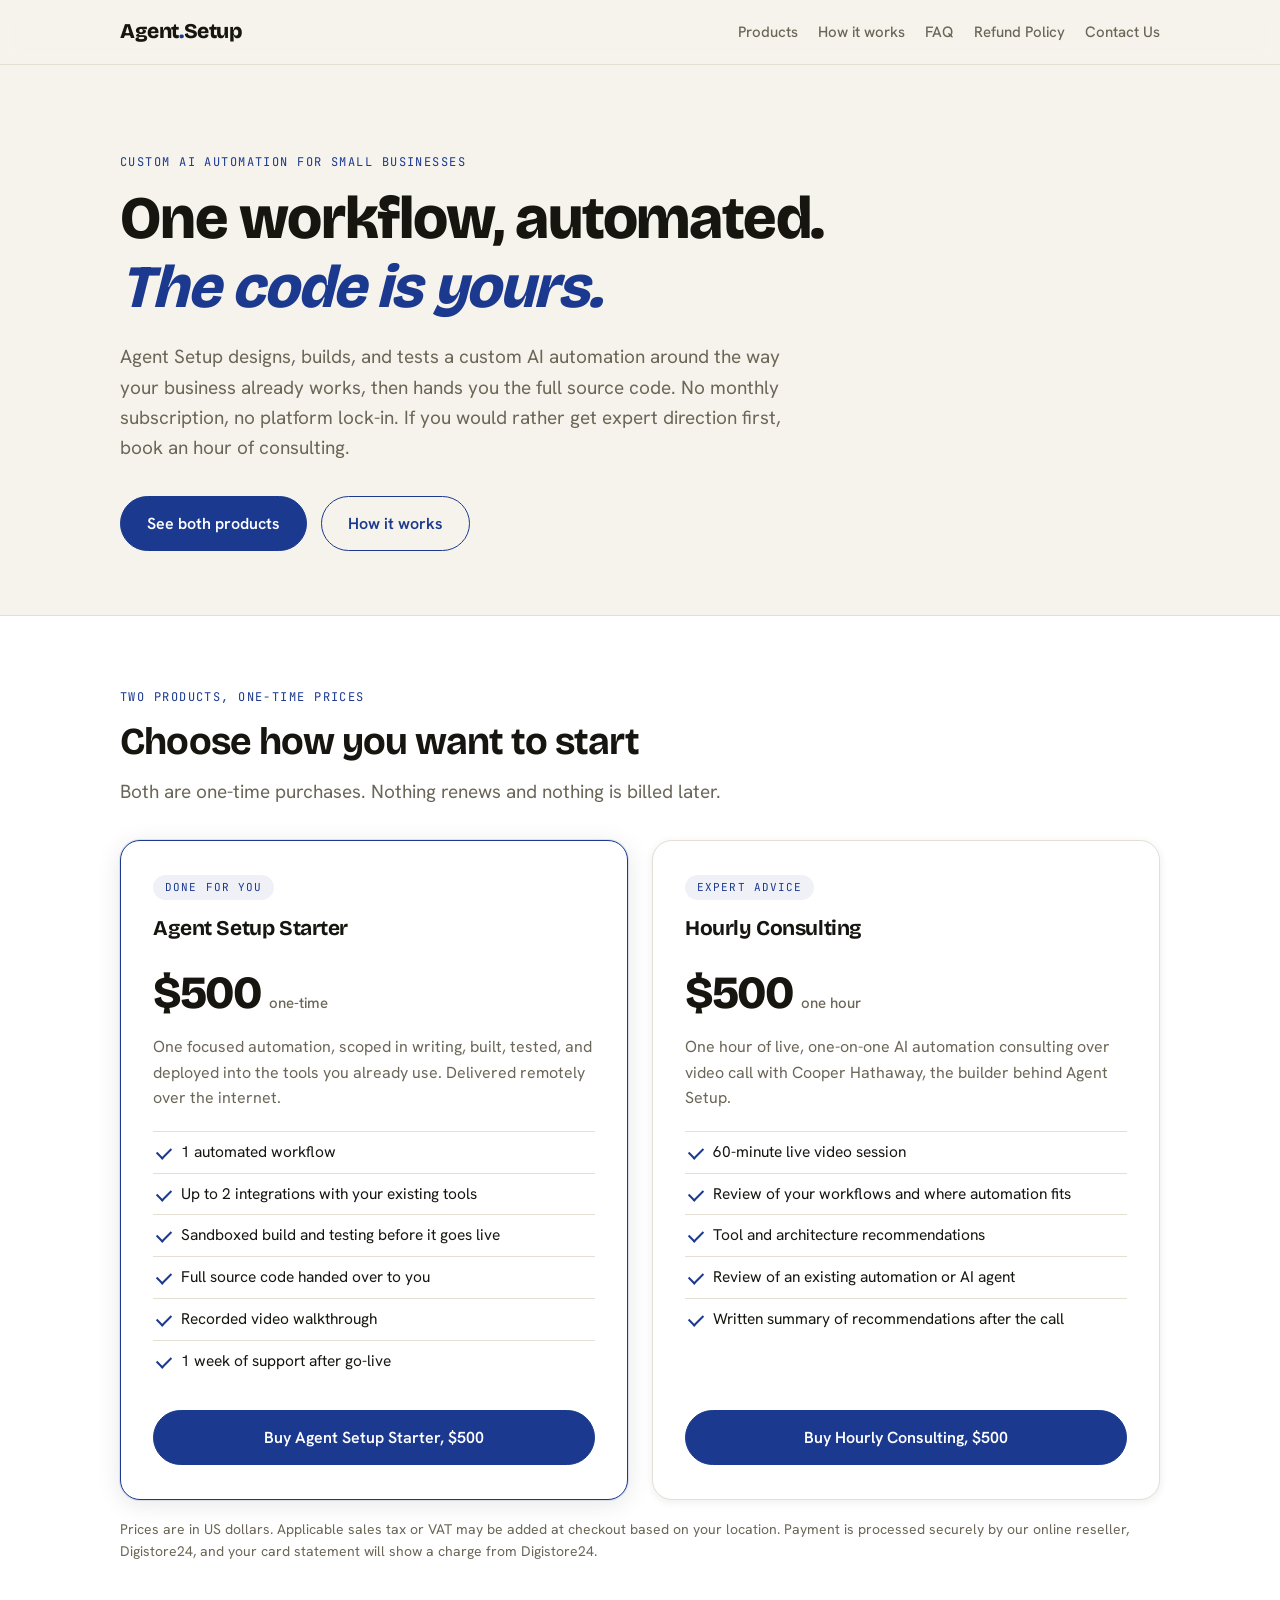
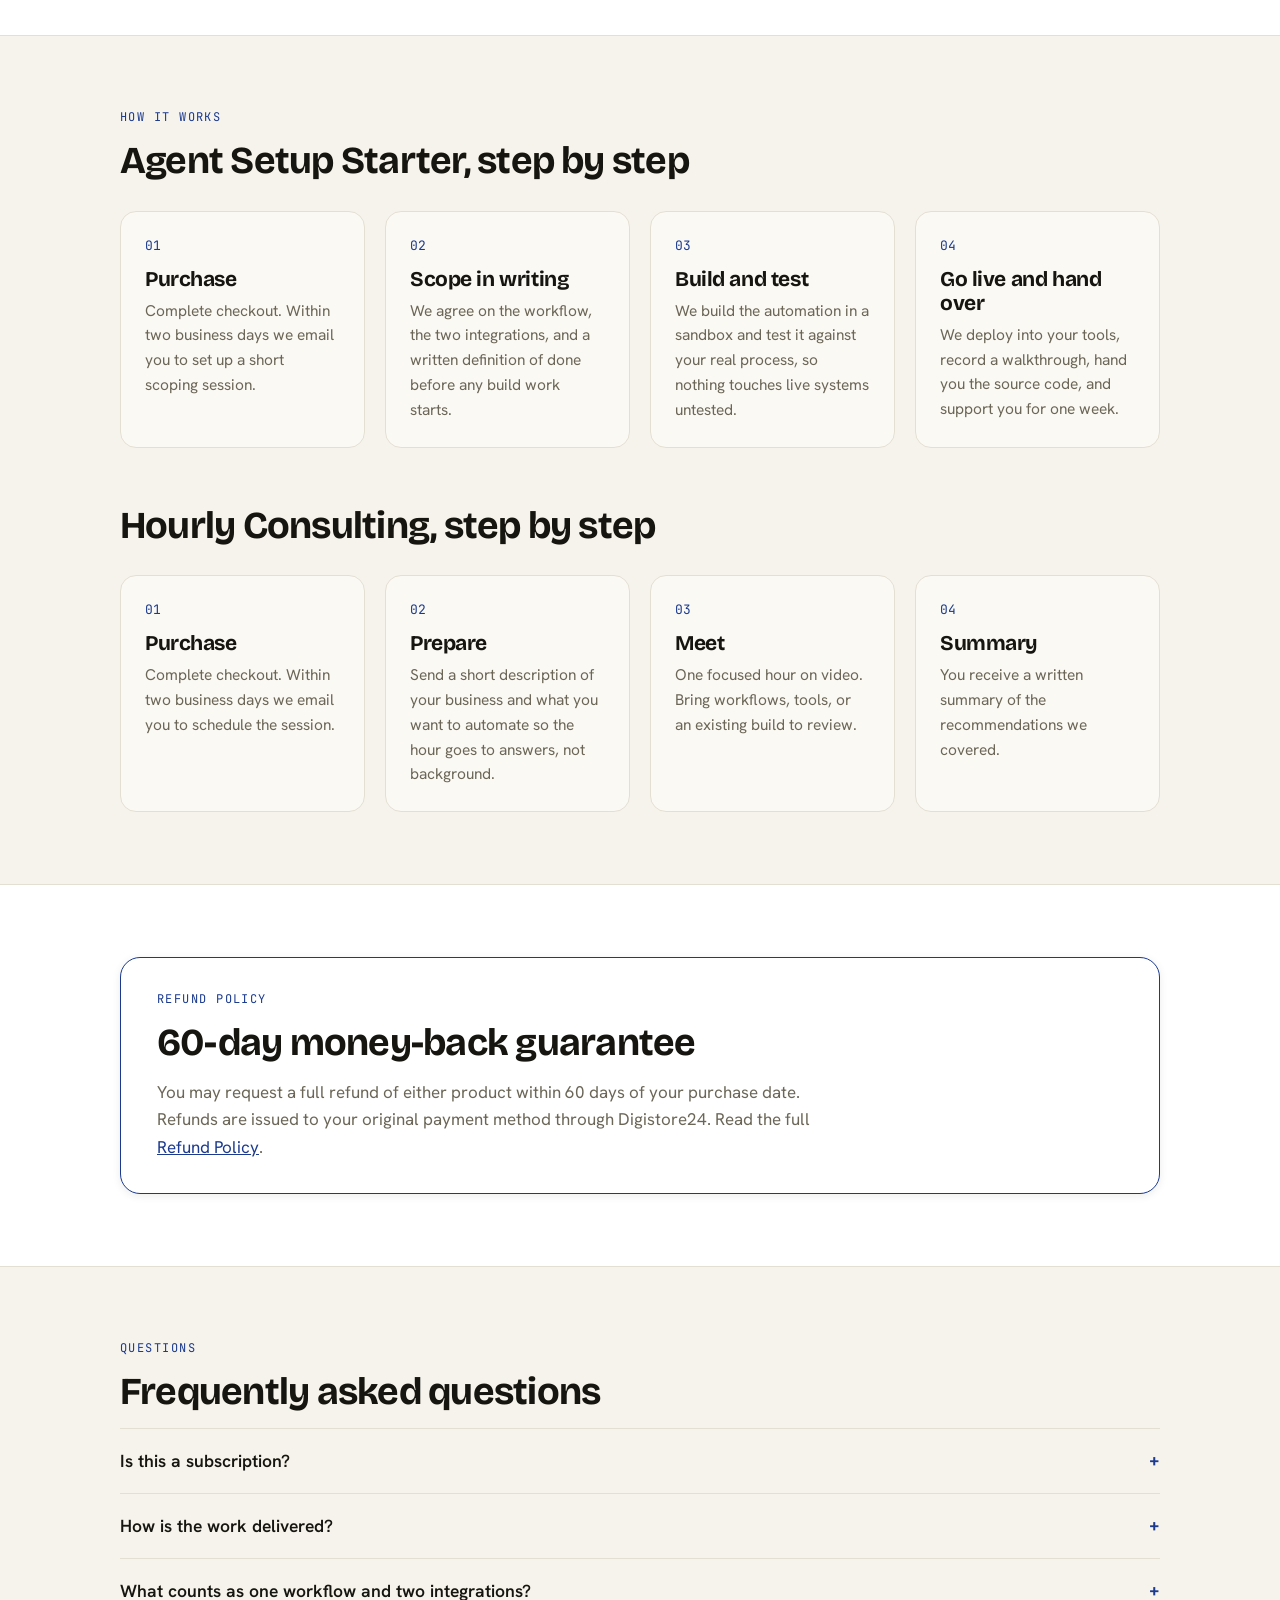
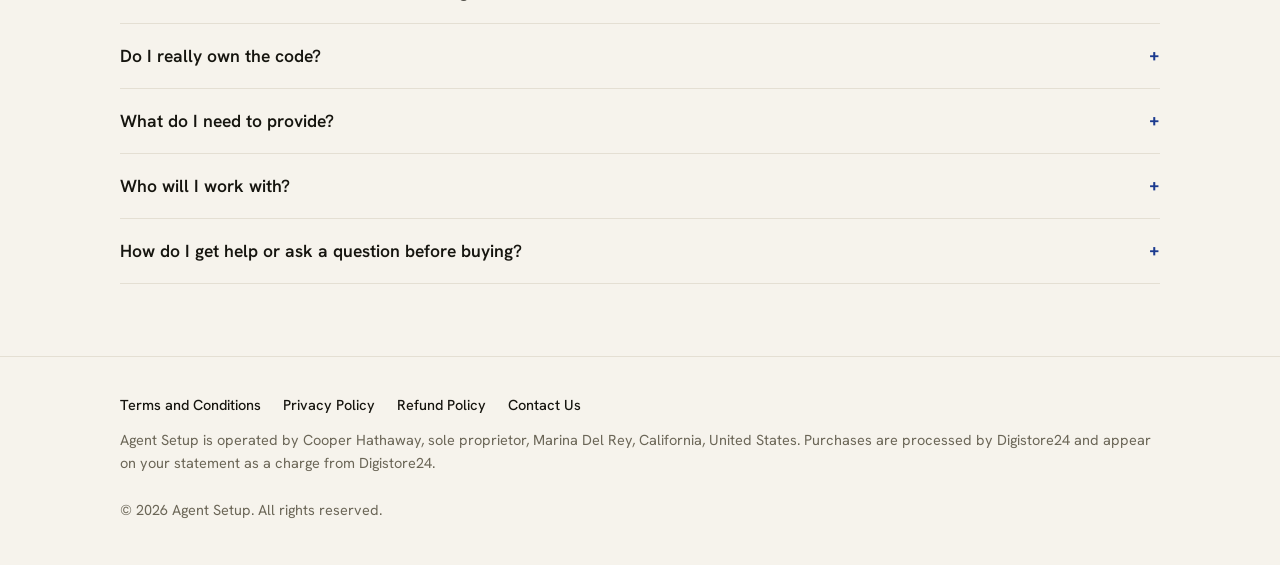
==== index.html @ b6fdbd9d "Agent Setup DS24-compliant standalone sales site Standalone site for a separate domain covering only" ====
<!DOCTYPE html>
<html lang="en">
<head>
<meta charset="utf-8" />
<meta name="viewport" content="width=device-width, initial-scale=1" />
<title>Agent Setup | Custom AI Automation You Own</title>
<meta name="description" content="Agent Setup builds one custom AI automation into your business for a one-time price, or gives you an hour of expert AI automation consulting. You keep the code." />
<link rel="preconnect" href="https://fonts.googleapis.com" />
<link rel="preconnect" href="https://fonts.gstatic.com" crossorigin />
<link href="https://fonts.googleapis.com/css2?family=Bricolage+Grotesque:opsz,wght@12..96,500;12..96,700;12..96,800&family=Hanken+Grotesk:wght@400;500;600&family=JetBrains+Mono:wght@400;500&display=swap" rel="stylesheet" />
<link rel="stylesheet" href="styles.css" />
</head>
<body>

<header class="site-header">
  <div class="wrap">
    <a class="brand" href="index.html">Agent<span>.</span>Setup</a>
    <nav class="nav" aria-label="Main">
      <a href="#products">Products</a>
      <a href="#how">How it works</a>
      <a href="#faq">FAQ</a>
      <a href="refund.html">Refund Policy</a>
      <a href="contact.html">Contact Us</a>
    </nav>
  </div>
</header>

<main>

<section class="hero">
  <div class="wrap">
    <span class="eyebrow">Custom AI automation for small businesses</span>
    <h1>One workflow, automated.<br /><em>The code is yours.</em></h1>
    <p class="lede">Agent Setup designs, builds, and tests a custom AI automation around the way your business already works, then hands you the full source code. No monthly subscription, no platform lock-in. If you would rather get expert direction first, book an hour of consulting.</p>
    <div class="hero-actions">
      <a class="btn btn-primary" href="#products">See both products</a>
      <a class="btn btn-ghost" href="#how">How it works</a>
    </div>
  </div>
</section>

<section id="products" class="alt">
  <div class="wrap">
    <span class="eyebrow">Two products, one-time prices</span>
    <h2>Choose how you want to start</h2>
    <p class="lede">Both are one-time purchases. Nothing renews and nothing is billed later.</p>

    <div class="products">

      <article class="product featured" id="starter">
        <span class="tag">Done for you</span>
        <h3>Agent Setup Starter</h3>
        <div class="price">$500 <small>one-time</small></div>
        <p>One focused automation, scoped in writing, built, tested, and deployed into the tools you already use. Delivered remotely over the internet.</p>
        <ul class="feats">
          <li>1 automated workflow</li>
          <li>Up to 2 integrations with your existing tools</li>
          <li>Sandboxed build and testing before it goes live</li>
          <li>Full source code handed over to you</li>
          <li>Recorded video walkthrough</li>
          <li>1 week of support after go-live</li>
        </ul>
        <!-- DS24 order-form URL for "Agent Setup Starter" (DS24 product ID 721490) goes in this href. -->
        <a class="btn btn-primary" href="#buy-starter">Buy Agent Setup Starter, $500</a>
      </article>

      <article class="product" id="hourly">
        <span class="tag">Expert advice</span>
        <h3>Hourly Consulting</h3>
        <div class="price">$500 <small>one hour</small></div>
        <p>One hour of live, one-on-one AI automation consulting over video call with Cooper Hathaway, the builder behind Agent Setup.</p>
        <ul class="feats">
          <li>60-minute live video session</li>
          <li>Review of your workflows and where automation fits</li>
          <li>Tool and architecture recommendations</li>
          <li>Review of an existing automation or AI agent</li>
          <li>Written summary of recommendations after the call</li>
        </ul>
        <!-- DS24 order-form URL for "Hourly Consulting" (DS24 product ID 721520) goes in this href. -->
        <a class="btn btn-primary" href="#buy-hourly">Buy Hourly Consulting, $500</a>
      </article>

    </div>
    <p class="fine">Prices are in US dollars. Applicable sales tax or VAT may be added at checkout based on your location. Payment is processed securely by our online reseller, Digistore24, and your card statement will show a charge from Digistore24.</p>
  </div>
</section>

<section id="how">
  <div class="wrap">
    <span class="eyebrow">How it works</span>
    <h2>Agent Setup Starter, step by step</h2>
    <div class="steps">
      <div class="step"><h3>Purchase</h3><p>Complete checkout. Within two business days we email you to set up a short scoping session.</p></div>
      <div class="step"><h3>Scope in writing</h3><p>We agree on the workflow, the two integrations, and a written definition of done before any build work starts.</p></div>
      <div class="step"><h3>Build and test</h3><p>We build the automation in a sandbox and test it against your real process, so nothing touches live systems untested.</p></div>
      <div class="step"><h3>Go live and hand over</h3><p>We deploy into your tools, record a walkthrough, hand you the source code, and support you for one week.</p></div>
    </div>

    <h2 style="margin-top:56px;">Hourly Consulting, step by step</h2>
    <div class="steps">
      <div class="step"><h3>Purchase</h3><p>Complete checkout. Within two business days we email you to schedule the session.</p></div>
      <div class="step"><h3>Prepare</h3><p>Send a short description of your business and what you want to automate so the hour goes to answers, not background.</p></div>
      <div class="step"><h3>Meet</h3><p>One focused hour on video. Bring workflows, tools, or an existing build to review.</p></div>
      <div class="step"><h3>Summary</h3><p>You receive a written summary of the recommendations we covered.</p></div>
    </div>
  </div>
</section>

<section class="alt">
  <div class="wrap">
    <div class="guarantee">
      <span class="eyebrow">Refund policy</span>
      <h2>60-day money-back guarantee</h2>
      <p>You may request a full refund of either product within 60 days of your purchase date. Refunds are issued to your original payment method through Digistore24. Read the full <a href="refund.html">Refund Policy</a>.</p>
    </div>
  </div>
</section>

<section id="faq">
  <div class="wrap faq">
    <span class="eyebrow">Questions</span>
    <h2>Frequently asked questions</h2>
    <details>
      <summary>Is this a subscription?</summary>
      <p>No. Both products are one-time purchases. There are no recurring charges.</p>
    </details>
    <details>
      <summary>How is the work delivered?</summary>
      <p>Everything is delivered remotely over the internet. Agent Setup Starter is built and deployed into your online tools, and the code is handed over digitally. Hourly Consulting takes place on a video call. There is no physical product.</p>
    </details>
    <details>
      <summary>What counts as one workflow and two integrations?</summary>
      <p>A workflow is one repeatable process, such as routing new inquiries, processing incoming documents, or updating a CRM from email. An integration is one outside tool the workflow connects to, such as your email, CRM, spreadsheet, or chat app. We confirm the exact scope with you in writing before building.</p>
    </details>
    <details>
      <summary>Do I really own the code?</summary>
      <p>Yes. Once your purchase is complete, the custom code we write for your Starter build is yours. Third-party tools it connects to remain subject to their own terms and fees.</p>
    </details>
    <details>
      <summary>What do I need to provide?</summary>
      <p>Access to the tools the workflow connects to (or a test account), and someone available to answer questions during scoping and testing.</p>
    </details>
    <details>
      <summary>Who will I work with?</summary>
      <p>Cooper Hathaway, who operates Agent Setup and runs every engagement.</p>
    </details>
    <details>
      <summary>How do I get help or ask a question before buying?</summary>
      <p>Email <a href="mailto:cooper@agentsetup.io">cooper@agentsetup.io</a> or visit our <a href="contact.html">Contact Us</a> page.</p>
    </details>
  </div>
</section>

</main>

<footer class="site-footer">
  <div class="wrap">
    <nav class="footer-links" aria-label="Legal">
      <a href="terms.html">Terms and Conditions</a>
      <a href="privacy.html">Privacy Policy</a>
      <a href="refund.html">Refund Policy</a>
      <a href="contact.html">Contact Us</a>
    </nav>
    <p>Agent Setup is operated by Cooper Hathaway, sole proprietor, Marina Del Rey, California, United States. Purchases are processed by Digistore24 and appear on your statement as a charge from Digistore24.</p>
    <p>&copy; 2026 Agent Setup. All rights reserved.</p>
  </div>
</footer>

</body>
</html>
---- styles.css ----
/* Agent Setup sales site. Brand tokens mirror agentsetup-website/css/theme.css:
   light cream canvas, navy accent, Bricolage Grotesque / Hanken Grotesk / JetBrains Mono. */
:root {
  --c-base: #F6F3EC;
  --c-surface: #FFFFFF;
  --c-surface-2: #FBF9F4;
  --c-ink: #16150F;
  --c-muted: #6B6657;
  --c-faint: #9C9485;
  --c-border: #E4DFD3;
  --c-border-strong: #C8C2B5;
  --c-accent: #1B3A8F;
  --c-accent-dark: #14245F;
  --c-accent-wash: rgba(27, 58, 143, 0.07);
  --font-display: 'Bricolage Grotesque', system-ui, sans-serif;
  --font-body: 'Hanken Grotesk', system-ui, sans-serif;
  --font-mono: 'JetBrains Mono', ui-monospace, monospace;
  --radius: 20px;
  --shadow-sm: 0 2px 8px rgba(22, 21, 15, 0.08);
  --shadow-md: 0 4px 24px rgba(22, 21, 15, 0.10);
  --max: 1080px;
}
* { box-sizing: border-box; margin: 0; padding: 0; }
html { scroll-behavior: smooth; }
body {
  background: var(--c-base);
  color: var(--c-ink);
  font-family: var(--font-body);
  font-size: 17px;
  line-height: 1.6;
  -webkit-font-smoothing: antialiased;
}
a { color: var(--c-accent); }
a:hover { color: var(--c-accent-dark); }
.wrap { max-width: var(--max); margin: 0 auto; padding: 0 20px; }

/* Header */
.site-header { border-bottom: 1px solid var(--c-border); background: rgba(246, 243, 236, 0.92); position: sticky; top: 0; z-index: 10; backdrop-filter: blur(8px); }
.site-header .wrap { display: flex; align-items: center; justify-content: space-between; gap: 16px; min-height: 64px; flex-wrap: wrap; }
.brand { font-family: var(--font-display); font-weight: 800; font-size: 21px; letter-spacing: -0.02em; color: var(--c-ink); text-decoration: none; }
.brand span { color: var(--c-accent); }
.nav { display: flex; gap: 20px; flex-wrap: wrap; }
.nav a { color: var(--c-muted); text-decoration: none; font-size: 15px; font-weight: 500; }
.nav a:hover { color: var(--c-accent); }

/* Type */
h1, h2, h3 { font-family: var(--font-display); letter-spacing: -0.02em; line-height: 1.15; color: var(--c-ink); }
h1 { font-size: clamp(36px, 5.4vw, 60px); font-weight: 800; }
h1 em { font-style: italic; color: var(--c-accent); }
h2 { font-size: clamp(26px, 3.2vw, 38px); font-weight: 700; margin-bottom: 14px; }
h3 { font-size: 21px; font-weight: 700; margin-bottom: 8px; }
.eyebrow { font-family: var(--font-mono); font-size: 12px; letter-spacing: 0.12em; text-transform: uppercase; color: var(--c-accent); margin-bottom: 12px; display: block; }
.lede { font-size: 19px; color: var(--c-muted); max-width: 62ch; }
p + p { margin-top: 12px; }

section { padding: 72px 0; }
.hero { padding: 88px 0 64px; }
.hero .lede { margin-top: 20px; }
.hero-actions { margin-top: 32px; display: flex; gap: 14px; flex-wrap: wrap; }

/* Buttons */
.btn { display: inline-block; padding: 14px 26px; border-radius: 9999px; font-weight: 600; font-size: 16px; text-decoration: none; border: 1px solid var(--c-accent); transition: background 0.2s, color 0.2s, transform 0.2s; }
.btn-primary { background: var(--c-accent); color: #fff; }
.btn-primary:hover { background: var(--c-accent-dark); color: #fff; transform: translateY(-1px); }
.btn-ghost { background: transparent; color: var(--c-accent); }
.btn-ghost:hover { background: var(--c-accent-wash); }

/* Products */
.products { display: grid; grid-template-columns: repeat(auto-fit, minmax(300px, 1fr)); gap: 24px; margin-top: 32px; }
.product { background: var(--c-surface); border: 1px solid var(--c-border); border-radius: var(--radius); padding: 34px 32px; display: flex; flex-direction: column; box-shadow: var(--shadow-sm); }
.product.featured { border-color: var(--c-accent); box-shadow: 0 0 0 1px rgba(27, 58, 143, 0.12), var(--shadow-md); }
.product .tag { font-family: var(--font-mono); font-size: 11px; letter-spacing: 0.1em; text-transform: uppercase; color: var(--c-accent); background: var(--c-accent-wash); border-radius: 9999px; padding: 4px 12px; align-self: flex-start; margin-bottom: 16px; }
.price { font-family: var(--font-display); font-size: 46px; font-weight: 800; letter-spacing: -0.03em; margin: 8px 0 4px; }
.price small { font-family: var(--font-body); font-size: 15px; font-weight: 500; color: var(--c-muted); letter-spacing: 0; }
.product p { color: var(--c-muted); font-size: 16px; }
.feats { list-style: none; margin: 20px 0 28px; flex: 1; }
.feats li { padding: 8px 0 8px 28px; border-top: 1px solid var(--c-border); position: relative; font-size: 15.5px; }
.feats li::before { content: ""; position: absolute; left: 4px; top: 15px; width: 12px; height: 7px; border-left: 2px solid var(--c-accent); border-bottom: 2px solid var(--c-accent); transform: rotate(-45deg); }
.product .btn { text-align: center; }
.fine { font-size: 14px; color: var(--c-muted); margin-top: 18px; }

/* Steps */
.steps { display: grid; grid-template-columns: repeat(auto-fit, minmax(220px, 1fr)); gap: 20px; margin-top: 28px; counter-reset: step; }
.step { background: var(--c-surface-2); border: 1px solid var(--c-border); border-radius: 16px; padding: 24px; }
.step::before { counter-increment: step; content: "0" counter(step); font-family: var(--font-mono); color: var(--c-accent); font-size: 13px; display: block; margin-bottom: 10px; }
.step p { color: var(--c-muted); font-size: 15.5px; }
.alt { background: var(--c-surface); border-top: 1px solid var(--c-border); border-bottom: 1px solid var(--c-border); }

/* Guarantee */
.guarantee { border: 1px solid var(--c-accent); border-radius: var(--radius); background: var(--c-surface); padding: 32px 36px; box-shadow: var(--shadow-sm); }
.guarantee p { color: var(--c-muted); max-width: 70ch; }

/* FAQ */
.faq details { border-top: 1px solid var(--c-border); padding: 18px 0; }
.faq details:last-child { border-bottom: 1px solid var(--c-border); }
.faq summary { cursor: pointer; font-weight: 600; font-size: 17.5px; list-style: none; }
.faq summary::-webkit-details-marker { display: none; }
.faq summary::after { content: "+"; float: right; color: var(--c-accent); font-family: var(--font-mono); }
.faq details[open] summary::after { content: "\2212"; }
.faq details p { color: var(--c-muted); margin-top: 10px; max-width: 72ch; }

/* Legal / document pages */
.doc { padding: 64px 0 80px; }
.doc .wrap { max-width: 780px; }
.doc h1 { font-size: clamp(32px, 4.4vw, 46px); margin-bottom: 8px; }
.doc .updated { color: var(--c-faint); font-size: 14px; font-family: var(--font-mono); margin-bottom: 32px; }
.doc h2 { font-size: 23px; margin: 36px 0 10px; }
.doc p, .doc li { color: #3c3a31; }
.doc ul { margin: 10px 0 0 22px; }
.doc li + li { margin-top: 6px; }
.card { background: var(--c-surface); border: 1px solid var(--c-border); border-radius: var(--radius); padding: 28px 30px; margin-top: 24px; }

/* Footer */
.site-footer { border-top: 1px solid var(--c-border); padding: 36px 0 44px; font-size: 14.5px; color: var(--c-muted); }
.site-footer .wrap { display: flex; flex-direction: column; gap: 12px; }
.footer-links { display: flex; gap: 22px; flex-wrap: wrap; }
.footer-links a { color: var(--c-ink); text-decoration: none; font-weight: 500; }
.footer-links a:hover { color: var(--c-accent); }

@media (max-width: 640px) {
  section { padding: 56px 0; }
  .hero { padding: 56px 0 40px; }
  .product { padding: 28px 22px; }
  .guarantee { padding: 26px 22px; }
  .nav { gap: 14px; }
  .site-header .wrap { padding-top: 10px; padding-bottom: 10px; }
}
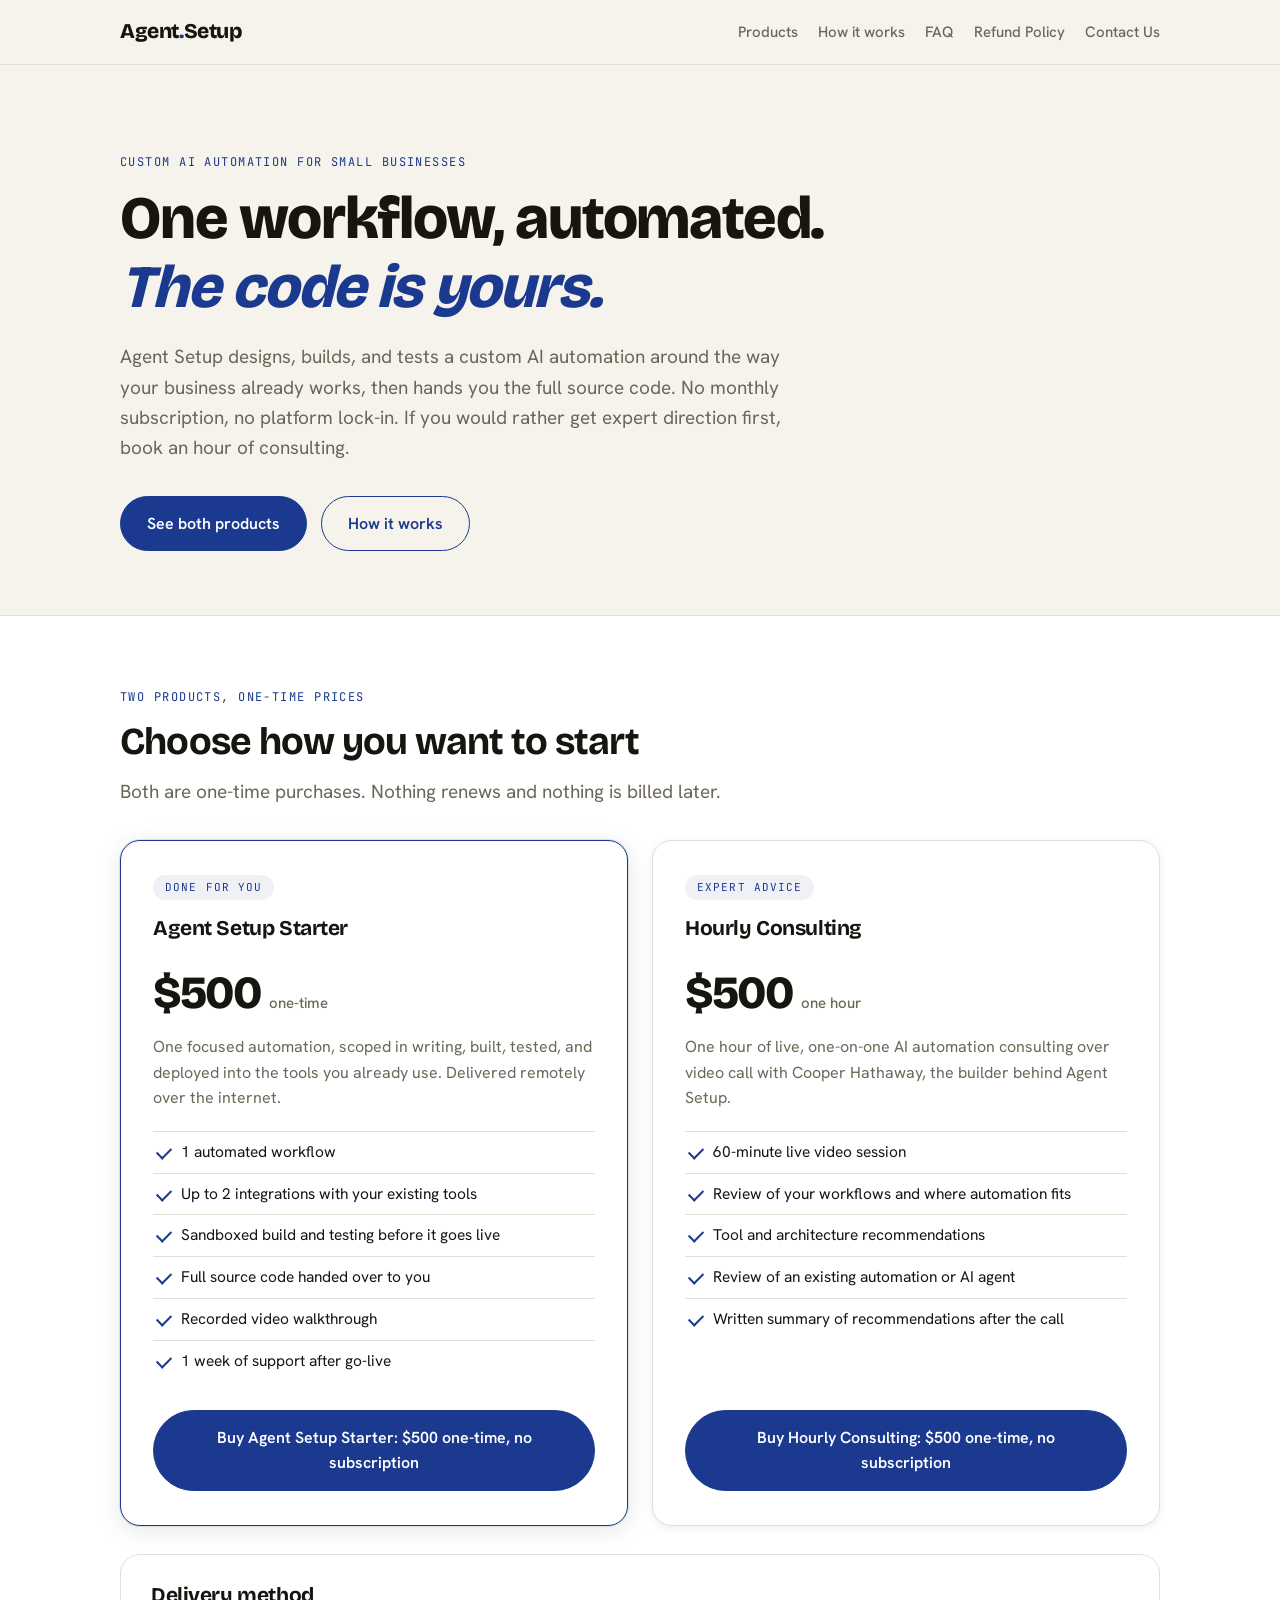
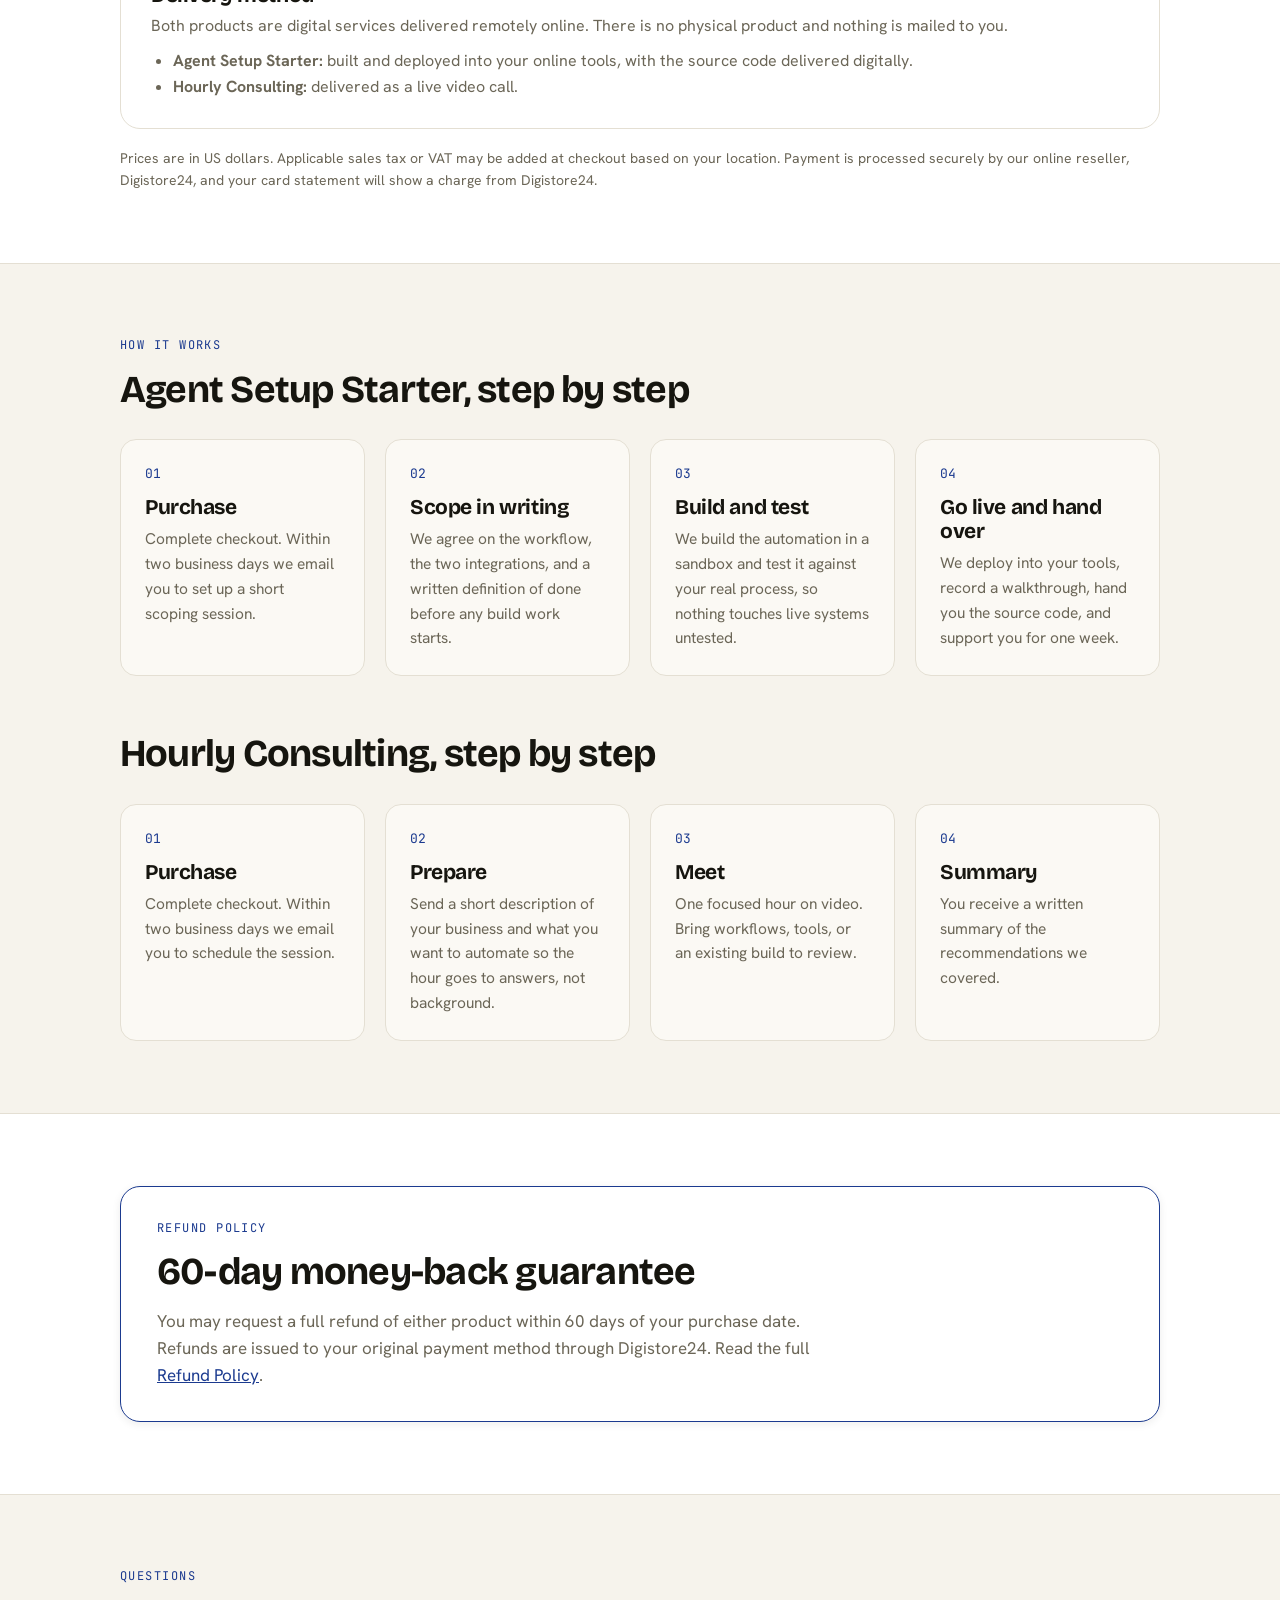
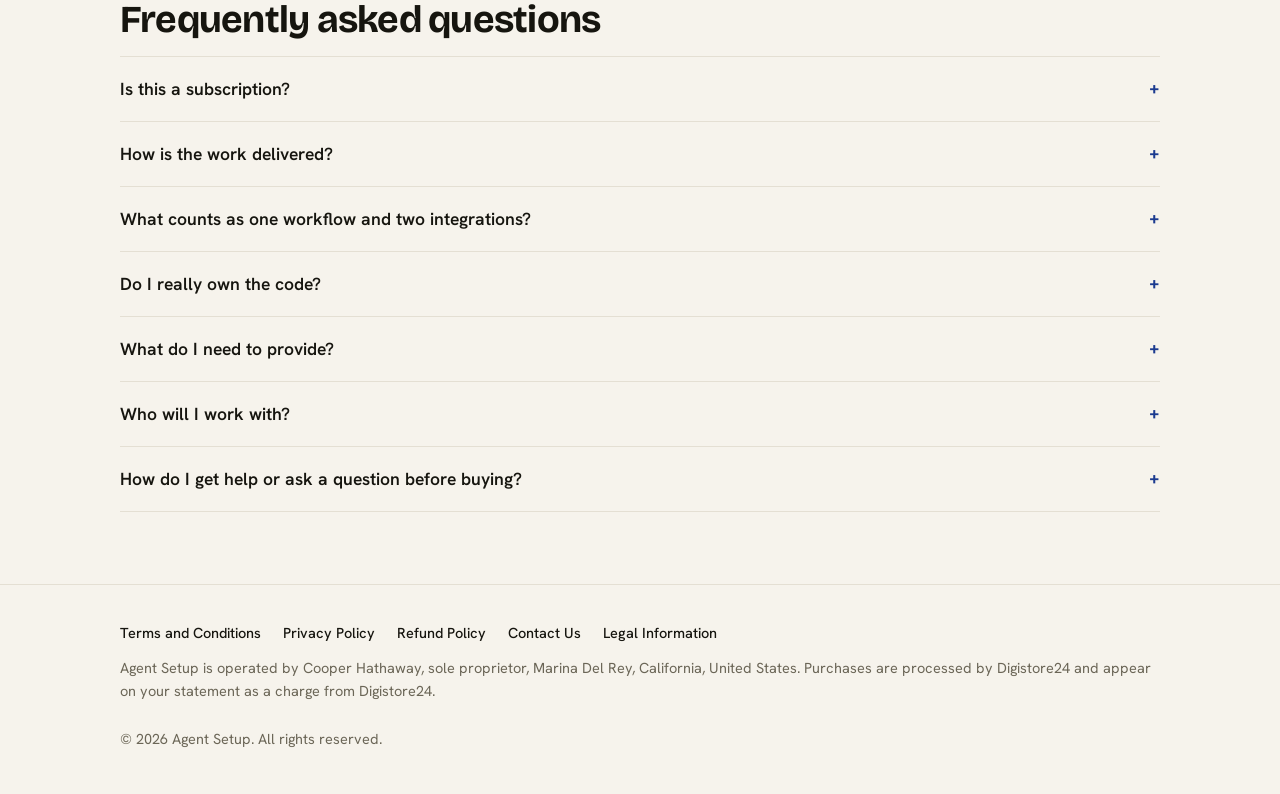
==== commit cbe035e5: "DS24 vendor checklist: Legal Information page, delivery method, withdrawal notice, access page, buy-" ====
--- a/index.html
+++ b/index.html
@@ -60,8 +60,8 @@
           <li>Recorded video walkthrough</li>
           <li>1 week of support after go-live</li>
         </ul>
-        <!-- DS24 order-form URL for "Agent Setup Starter" (DS24 product ID 721490) goes in this href. -->
-        <a class="btn btn-primary" href="#buy-starter">Buy Agent Setup Starter, $500</a>
+        <!-- DS24 order form: Agent Setup Starter (product 721490) -->
+        <a class="btn btn-primary" href="https://www.checkout-ds24.com/product/721490">Buy Agent Setup Starter: $500 one-time, no subscription</a>
       </article>
 
       <article class="product" id="hourly">
@@ -76,10 +76,18 @@
           <li>Review of an existing automation or AI agent</li>
           <li>Written summary of recommendations after the call</li>
         </ul>
-        <!-- DS24 order-form URL for "Hourly Consulting" (DS24 product ID 721520) goes in this href. -->
-        <a class="btn btn-primary" href="#buy-hourly">Buy Hourly Consulting, $500</a>
+        <!-- DS24 order form: Hourly Consulting (product 721520) -->
+        <a class="btn btn-primary" href="https://www.checkout-ds24.com/product/721520">Buy Hourly Consulting: $500 one-time, no subscription</a>
       </article>
 
+    </div>
+    <div class="card delivery" id="delivery">
+      <h3>Delivery method</h3>
+      <p>Both products are digital services delivered remotely online. There is no physical product and nothing is mailed to you.</p>
+      <ul class="delivery-list">
+        <li><strong>Agent Setup Starter:</strong> built and deployed into your online tools, with the source code delivered digitally.</li>
+        <li><strong>Hourly Consulting:</strong> delivered as a live video call.</li>
+      </ul>
     </div>
     <p class="fine">Prices are in US dollars. Applicable sales tax or VAT may be added at checkout based on your location. Payment is processed securely by our online reseller, Digistore24, and your card statement will show a charge from Digistore24.</p>
   </div>
@@ -160,6 +168,7 @@
       <a href="privacy.html">Privacy Policy</a>
       <a href="refund.html">Refund Policy</a>
       <a href="contact.html">Contact Us</a>
+      <a href="legal.html">Legal Information</a>
     </nav>
     <p>Agent Setup is operated by Cooper Hathaway, sole proprietor, Marina Del Rey, California, United States. Purchases are processed by Digistore24 and appear on your statement as a charge from Digistore24.</p>
     <p>&copy; 2026 Agent Setup. All rights reserved.</p>
--- a/styles.css
+++ b/styles.css
@@ -110,6 +110,15 @@
 .doc li + li { margin-top: 6px; }
 .card { background: var(--c-surface); border: 1px solid var(--c-border); border-radius: var(--radius); padding: 28px 30px; margin-top: 24px; }
 
+/* Delivery and notices */
+.delivery { margin-top: 28px; }
+.delivery h3 { margin-bottom: 6px; }
+.delivery p, .delivery li { color: var(--c-muted); font-size: 16px; }
+.delivery-list { margin: 10px 0 0 22px; }
+.notice { border-color: var(--c-accent); background: #EEF1F9; }
+.doc ul + p { margin-top: 12px; }
+.notice p:first-child { font-family: var(--font-display); font-size: 21px; color: var(--c-ink); }
+
 /* Footer */
 .site-footer { border-top: 1px solid var(--c-border); padding: 36px 0 44px; font-size: 14.5px; color: var(--c-muted); }
 .site-footer .wrap { display: flex; flex-direction: column; gap: 12px; }
